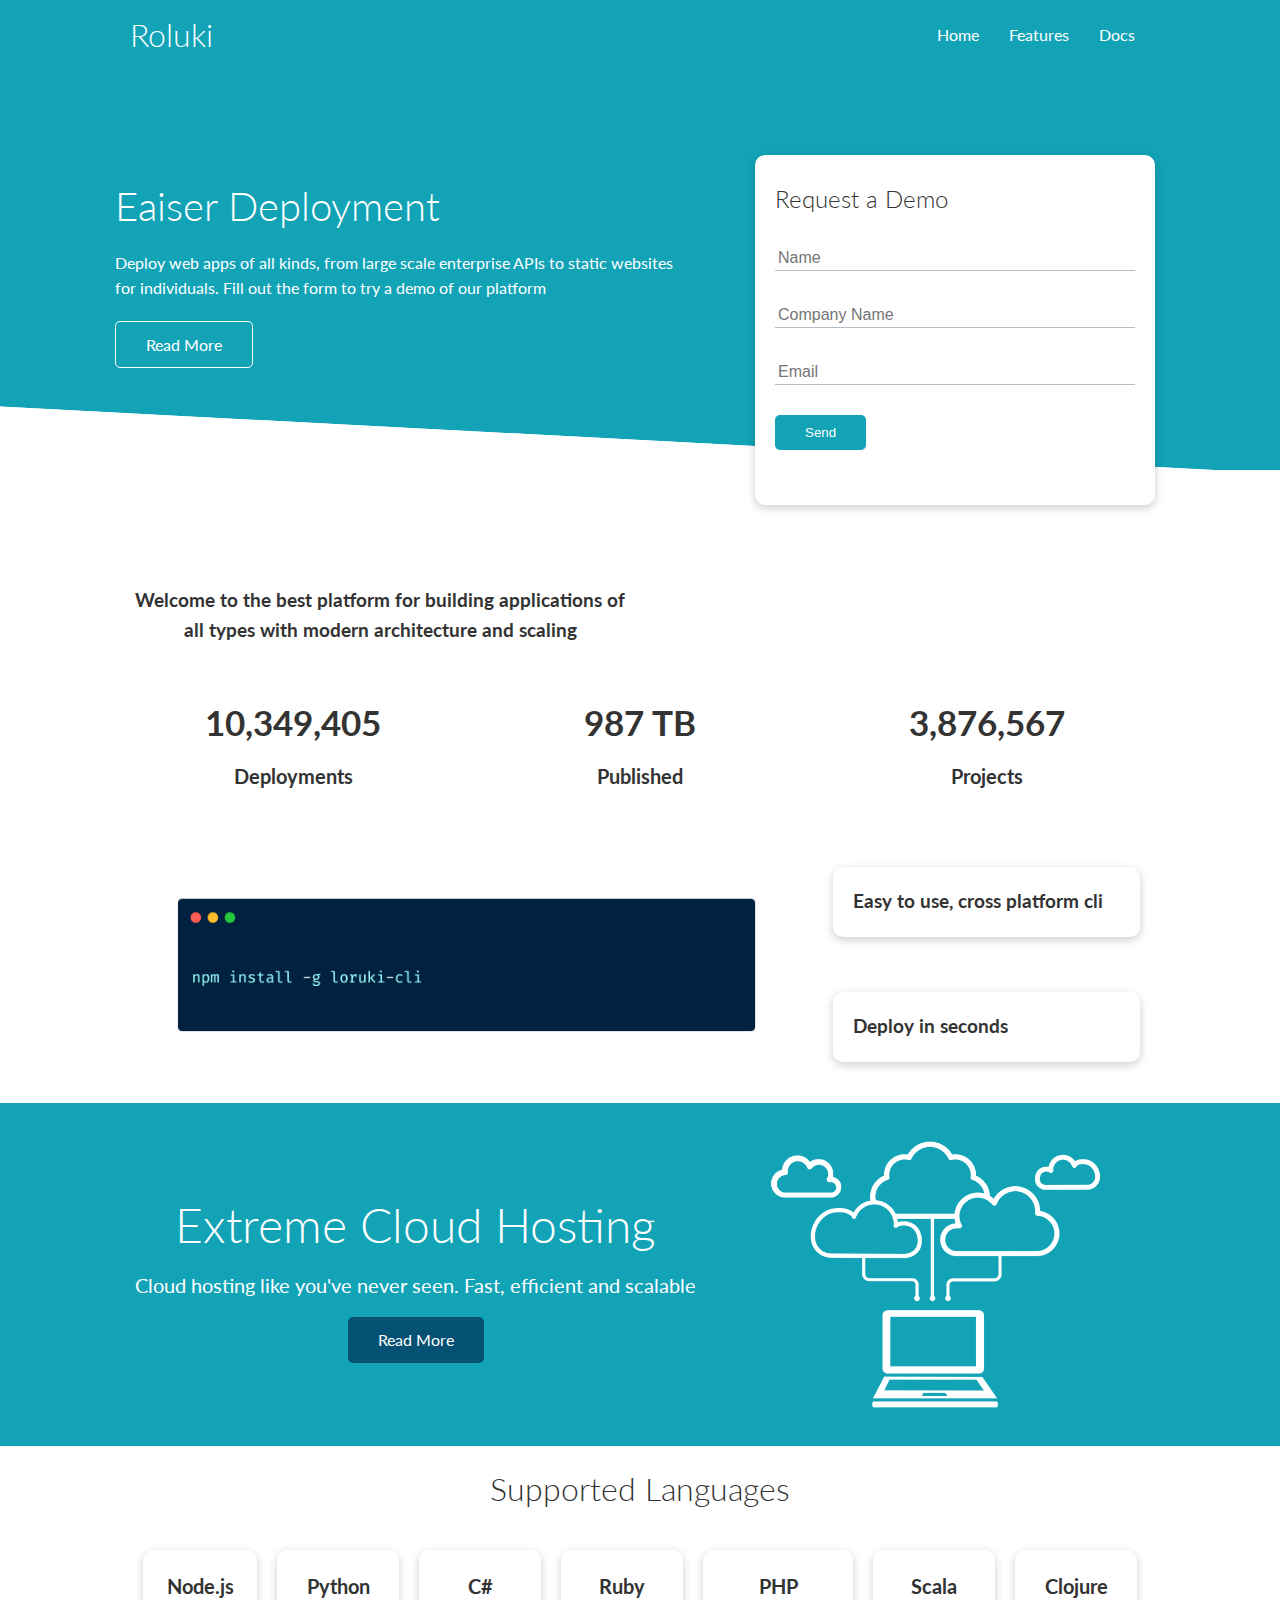
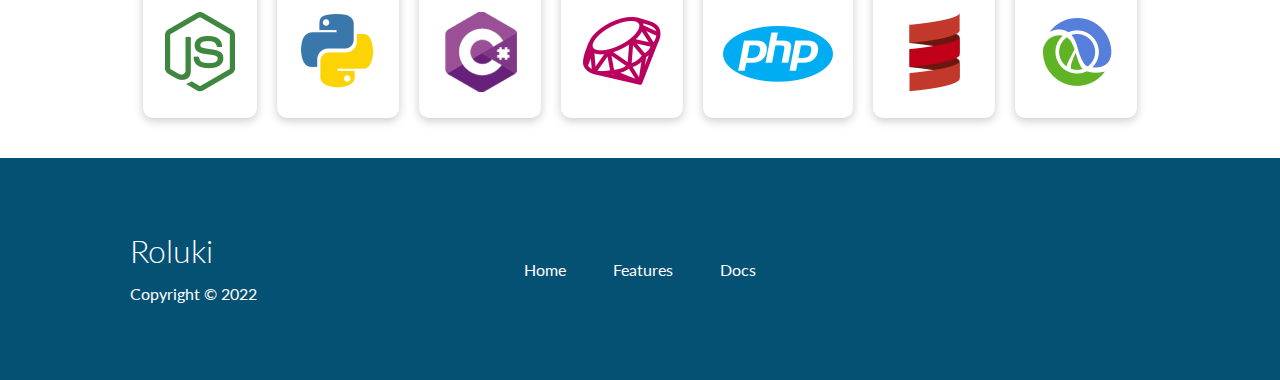
==== index.html @ f27053c4 "first commit" ====
<!DOCTYPE html>
<html lang="en">

<head>
    <meta charset="UTF-8">
    <meta http-equiv="X-UA-Compatible" content="IE=edge">
    <meta name="viewport" content="width=device-width, initial-scale=1.0">
    <link rel="stylesheet" href="https://cdnjs.cloudflare.com/ajax/libs/font-awesome/6.1.2/css/all.min.css"
        integrity="sha512-1sCRPdkRXhBV2PBLUdRb4tMg1w2YPf37qatUFeS7zlBy7jJI8Lf4VHwWfZZfpXtYSLy85pkm9GaYVYMfw5BC1A=="
        crossorigin="anonymous" referrerpolicy="no-referrer" />
    <link rel="stylesheet" href="css/style.css">
    <link rel="stylesheet" href="css/utilities.css">
    <title>Roluki</title>
</head>

<body>
    <!-- Navbar -->
    <div class="navbar">
        <div class="container flex">
            <h1 class="logo">Roluki</h1>
            <nav>
                <ul>
                    <li><a href="index.html">Home</a></li>
                    <li><a href="features.html">Features</a></li>
                    <li><a href="docs.html">Docs</a></li>
                </ul>
            </nav>
        </div>
    </div>

    <!-- Showcase -->
    <section class="showcase">
        <div class="container grid">
            <div class="showcase-text">
                <h1>Eaiser Deployment</h1>
                <p>Deploy web apps of all kinds, from large scale enterprise APIs to
                    static websites for individuals. Fill out the form to try a demo of our platform
                </p>
                <a href="features.html" class="btn btn-outline">Read More</a>
            </div>
            <div class="showcase-form card">
                <h2>Request a Demo</h2>
                <form>
                    <div class="form-control">
                        <input type="text" name="name" placeholder="Name" required />
                    </div>
                    <div class="form-control">
                        <input type="text" name="company" placeholder="Company Name" required />
                    </div>
                    <div class="form-control">
                        <input type="email" name="email" placeholder="Email" required />
                    </div>
                    <input type="submit" value="Send" class="btn btn-primary">
                </form>
            </div>
        </div>
    </section>

    <!-- Stats -->
    <section class="stats">
        <div class="container">
            <h3 class="stats-heading text-center my-1">
                Welcome to the best platform for building applications of all types with modern architecture and scaling
            </h3>
            <div class="grid grid-3 text-center my-4">
                <div>
                    <i class="fas fa-server fa-3x"></i>
                    <h3>10,349,405</h3>
                    <p class="text-secndary">Deployments</p>
                </div>
                <div>
                    <i class="fas fa-upload fa-3x"></i>
                    <h3>987 TB</h3>
                    <p class="text-secndary">Published</p>
                </div>
                <div>
                    <i class="fas fa-project-diagram fa-3x"></i>
                    <h3>3,876,567</h3>
                    <p class="text-secndary">Projects</p>
                </div>
            </div>
        </div>
    </section>

    <!-- Cli -->
    <section class="cli">
        <div class="container grid">
            <img src="images/cli.png" alt="">
            <div class="card">
                <h3>Easy to use, cross platform cli</h3>
            </div>
            <div class="card">
                <h3>Deploy in seconds</h3>
            </div>
        </div>
    </section>

    <!-- Cloud -->
    <section class="cloud bg-primary my-2 py-2">
        <div class="container grid">
            <div class="text-center">
                <h2 class="lg">Extreme Cloud Hosting</h2>
                <p class="lead my-1">Cloud hosting like you've never seen. Fast, efficient and scalable</p>
                <a href="features.html" class="btn btn-dark">Read More</a>
            </div>
            <img src="images/cloud.png" alt="" />
        </div>
    </section>

    <!-- Languages -->
    <section class="languages">
        <h2 class="md text-center my-2">Supported Languages</h2>
        <div class="container flex">
            <div class="card">
                <h4>Node.js</h4>
                <img src="images/logos/node.png" alt="">
            </div>
            <div class="card">
                <h4>Python</h4>
                <img src="images/logos/python.png" alt="">
            </div>
            <div class="card">
                <h4>C#</h4>
                <img src="images/logos/csharp.png" alt="">
            </div>
            <div class="card">
                <h4>Ruby</h4>
                <img src="images/logos/ruby.png" alt="">
            </div>
            <div class="card">
                <h4>PHP</h4>
                <img src="images/logos/php.png" alt="">
            </div>
            <div class="card">
                <h4>Scala</h4>
                <img src="images/logos/scala.png" alt="">
            </div>
            <div class="card">
                <h4>Clojure</h4>
                <img src="images/logos/clojure.png" alt="">
            </div>
        </div>
    </section>

    <!-- Footer -->
    <footer class="footer bg-dark py-5">
        <div class="container grid grid-3">
            <div>
                <h1>Roluki</h1>
                <p>Copyright &copy; 2022</p>
            </div>
            <nav>
                <ul>
                    <li><a href="index.html">Home</a></li>
                    <li><a href="features.html">Features</a></li>
                    <li><a href="docs.html">Docs</a></li>
                </ul>
            </nav>
            <div class="social">
                <a href="https://github.com/ruthiejayjay"><i class="fab fa-github fa-2x"></i></a>
                <a href="https://twitter.com/Ruthiejay2"><i class="fab fa-twitter fa-2x"></i></a>
                <a href="https://www.instagram.com/ruthiejay022/"><i class="fab fa-instagram fa-2x"></i></a>
                <a href="https://www.linkedin.com/in/ruth-james-685760222/"><i class="fab fa-linkedin fa-2x"></i></a>
            </div>
        </div>
    </footer>
</body>

</html>
---- css/style.css ----
@import url('https://fonts.googleapis.com/css2?family=Lato:wght@300&display=swap');

:root {
    --primary-color: #12a3b7;
    --secondary-color: #1c3fa8;
    --dark-color: #055174;
    --light-color: #f4f4f4;
    --text-color: #fff;
}

* {
    box-sizing: border-box;
    padding: 0;
    margin: 0;
}

body {
    font-family: 'Lato', sans-serif;
    color: #333;
    line-height: 1.6;
}

ul {
    list-style: none;
}

a {
    text-decoration: none;
    color: #333;
}

h1,
h2 {
    font-weight: 300;
    line-height: 1.2;
    margin: 10px 0;
}

p {
    margin: 10px 0;
}

img {
    width: 100%;
}

/* Navbar */
.navbar {
    background-color: var(--primary-color);
    color: var(--text-color);
    height: 70px;
}

.navbar ul {
    display: flex;
}

.navbar a {
    color: #fff;
    padding: 10px;
    margin: 0 5px;
}

.navbar a:hover {
    border-bottom: 2px #fff solid;
    color: #333;
}

.navbar .flex {
    justify-content: space-between;
}

/* Showcase */
.showcase {
    height: 400px;
    background-color: var(--primary-color);
    color: var(--text-color);
    position: relative;
}

.showcase h1 {
    font-size: 40px;
}

.showcase p {
    margin: 20px 0;
}

.showcase .grid {
    overflow: visible;
    grid-template-columns: 55% 45%;
    gap: 30px;
}

.showcase-form {
    position: relative;
    top: 60px;
    height: 350px;
    width: 400px;
    padding: 40px;
    z-index: 100;
    justify-self: flex-end;
}

.showcase-form .form-control {
    margin: 30px 0;
}

.showcase-form input[type='text'],
.showcase-form input[type='email'] {
    border: 0;
    border-bottom: 1px solid #b4becb;
    width: 100%;
    padding: 3px;
    font-size: 16px;
}

.showcase-form input:focus {
    outline: none;
}

.showcase::before,
.showcase::after {
    content: '';
    position: absolute;
    height: 100px;
    bottom: -70px;
    right: 0;
    left: 0;
    background: var(--text-color);
    transform: skewY(3deg);
    -webkit-transform: skewY(3deg);
    -moz-transform: skewY(3deg);
    -ms-transform: skewY(3deg);
}

/* Stats */
.stats {
    padding-top: 100px;
}

.stats-heading {
    max-width: 500px;
    margin: auto;
}

.stats .grid h3 {
    font-size: 35px;
}

.stats .grid p {
    font-size: 20px;
    font-weight: bold;
}

/* Cli */
.cli .grid {
    grid-template-columns: repeat(3, 1fr);
    grid-template-rows: repeat(2, 1fr)
}

.cli .grid>*:first-child {
    grid-column: 1 / span 2;
    grid-row: 1 / span 2;
}

/* Cloud */
.cloud .grid {
    grid-template-columns: 4fr 3fr;
}

/* Languages */
.languages .flex {
    flex-wrap: wrap;
}

.languages .card {
    text-align: center;
    margin: 18px 10px 40px;
    transition: transform 0.2s ease-in;
}

.languages .card h4 {
    font-size: 20px;
    margin-bottom: 10px;
}

.languages .card:hover {
    transform: translateY(-20px);
}

/* Features */
.features-head img {
    width: 200px;
    justify-self: flex-end;
}

.features-sub-head img {
    width: 300px;
    justify-self: flex-end;
}

.features-main .card>i {
    margin-right: 20px;
}

.features-main .grid {
    padding: 30px;
}

.features-main .grid>*:first-child {
    grid-column: 1 / span 3;
}

.features-main .grid>*:nth-child(2) {
    grid-column: 1 / span 2;
}

/* Docs */

/* Footer */
.footer .social a {
    margin: 0 10px;
}

.footer ul {
    display: flex;
    justify-content: space-evenly;
}

/* Tablets and under */
@media (max-width: 768px) {

    .grid,
    .showcase .grid,
    .stats .grid,
    .cli .grid,
    .cloud .grid {
        grid-template-columns: 1fr;
        grid-template-rows: 1fr;
    }

    .showcase {
        height: auto;
    }

    .showcase-text {
        text-align: center;
        margin-top: 40px;
    }

    .showcase-form {
        justify-self: center;
        margin: auto;
    }

    .cli .grid>*:first-child {
        grid-column: 1;
        grid-row: 1;
    }
}

/* Mobile */
@media (max-width: 500px) {
    .navbar {
        height: 110px;
    }

    .navbar .flex {
        flex-direction: column;
    }

    .navbar ul {
        padding: 10px;
        background-color: rgba(0, 0, 0, 0.1);
    }
}
---- css/utilities.css ----
/* Utilities */
.container {
    max-width: 1100px;
    margin: 0 auto;
    overflow: auto;
    padding: 0 40px;
}

.card {
    background-color: #fff;
    color: #333;
    border-radius: 10px;
    box-shadow: 0 3px 10px rgba(0, 0, 0, 0.2);
    padding: 20px;
    margin: 10px;
}

.btn {
    display: inline-block;
    padding: 10px 30px;
    cursor: pointer;
    background: var(--primary-color);
    color: var(--text-color);
    border: none;
    border-radius: 5px;
}

.btn-outline {
    background: transparent;
    border: 1px #fff solid;
}

.btn:hover {
    transform: scale(.93);
}

/* Backgrounds & colored buttons */
.bg-primary,
.btn-primary {
    background-color: var(--primary-color);
    color: var(--text-color);
}

.bg-secondary,
.btn-secondary {
    background-color: var(--secondary-color);
    color: var(--text-color);
}

.bg-dark, 
.btn-dark {
    background-color: var(--dark-color);
    color: var(--text-color);
}

.bg-light, 
.btn-light {
    background-color: var(--light-color);
    color: #333;
}

.bg-primary a,
.btn-primary a,
.bg-secondary a,
.btn-secondary a,
.bg-dark a, 
.btn-dark a,
.bg-light a, 
.btn-light a {
    color: var(--text-color);
}

/* Text sizes */
.lead {
    font-size: 20px;
}

.sm {
    font-size: 1rem;
}

.md {
    font-size: 2rem;
}

.lg {
    font-size: 3rem;
}

.xl {
    font-size: 4rem;
}

.text-center {
    text-align: center;
}

.flex {
    display: flex;
    justify-content: center;
    align-items: center;
    height: 100%;
}

.grid {
    display: grid;
    grid-template-columns: repeat(2, 1fr);
    gap: 20px;
    justify-content: center;
    align-items: center;
    height: 100%;
}

.grid-3 {
    grid-template-columns: repeat(3, 1fr);
}

/* margin */
.my-1 {
    margin: 1rem 0;
}

.my-2 {
    margin: 1.5rem 0;
}

.my-3 {
    margin: 2rem 0;
}

.my-4 {
    margin: 3rem 0;
}

.my-5 {
    margin: 4rem 0;
}

.m-1 {
    margin: 1rem ;
}

.m-2 {
    margin: 1.5rem;
}

.m-3 {
    margin: 2rem;
}

.m-4 {
    margin: 3rem;
}

.m-5 {
    margin: 4rem;
}

/* padding */
.py-1 {
    padding: 1rem 0;
}

.py-2 {
    padding: 1.5rem 0;
}

.py-3 {
    padding: 2rem 0;
}

.py-4 {
    padding: 3rem 0;
}

.py-5 {
    padding: 4rem 0;
}

.p-1 {
    padding: 1rem ;
}

.p-2 {
    padding: 1.5rem;
}

.p-3 {
    padding: 2rem;
}

.p-4 {
    padding: 3rem;
}

.p-5 {
    padding: 4rem;
}
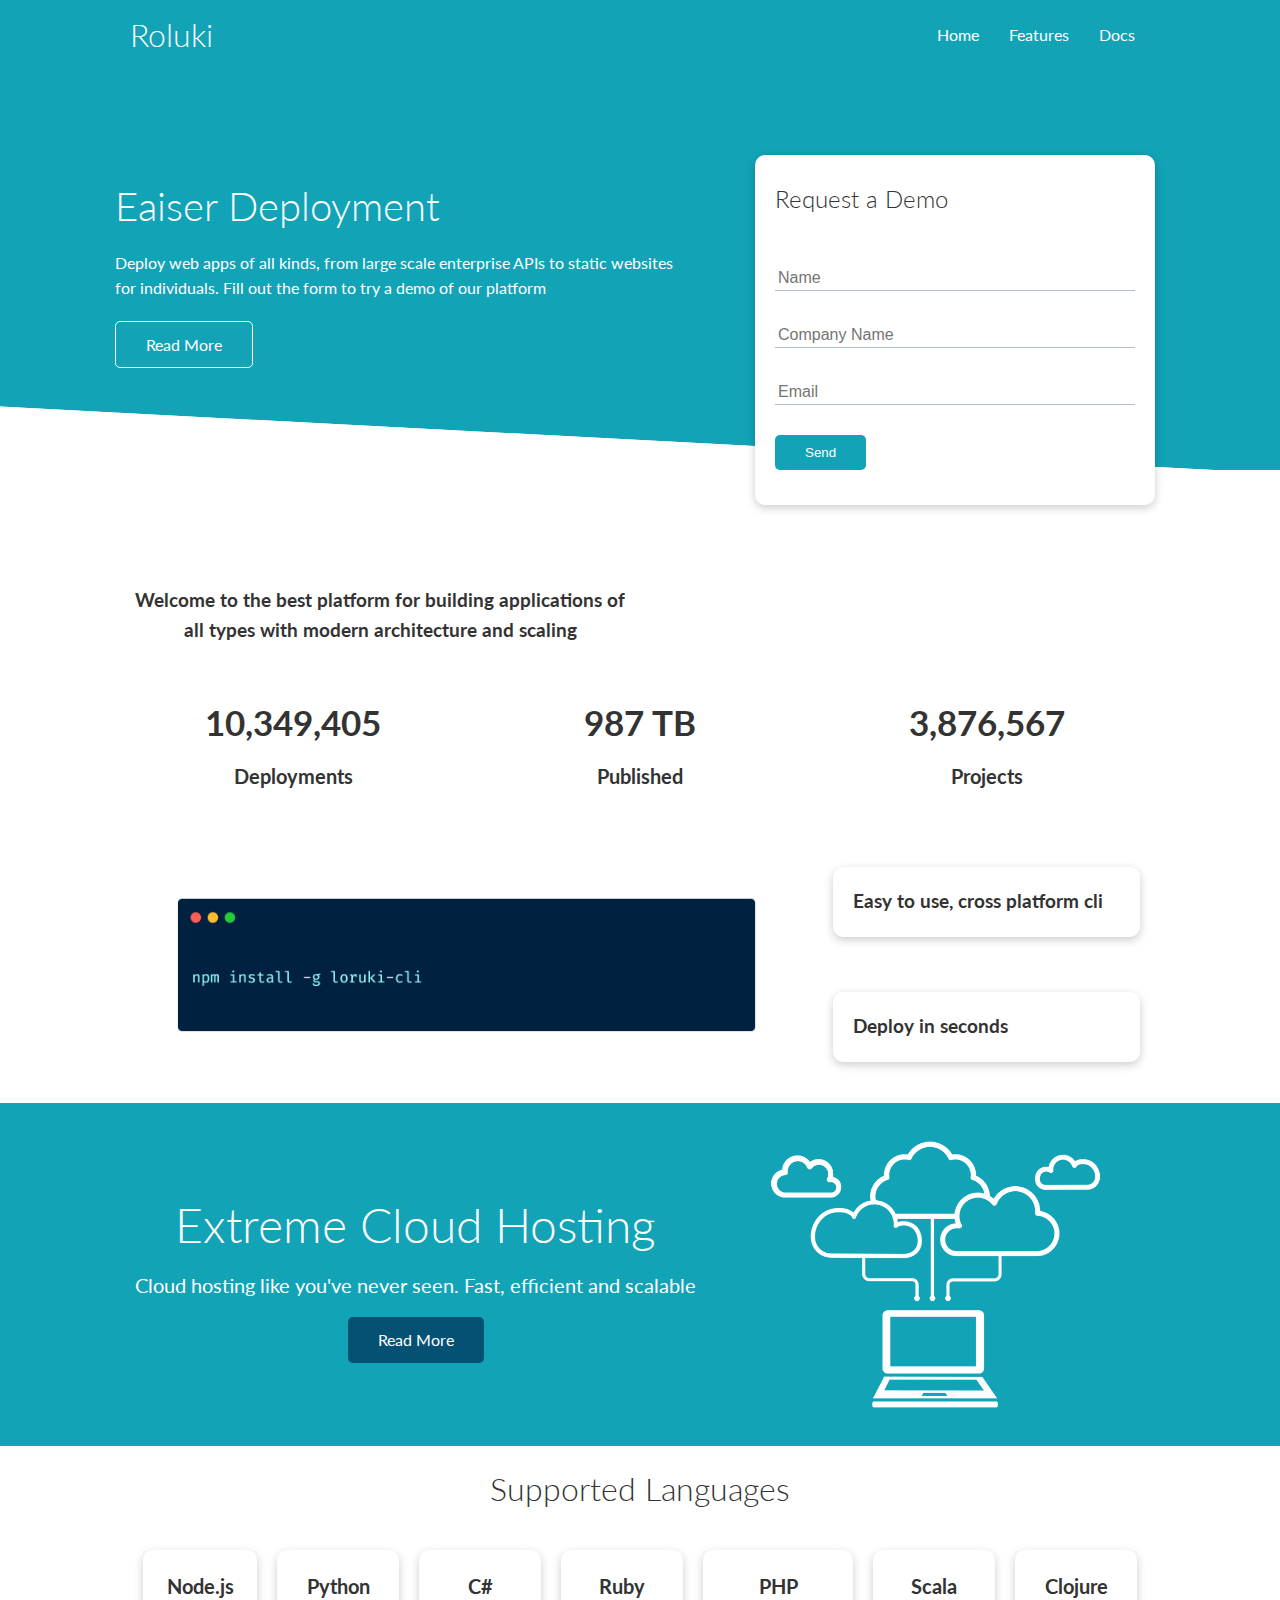
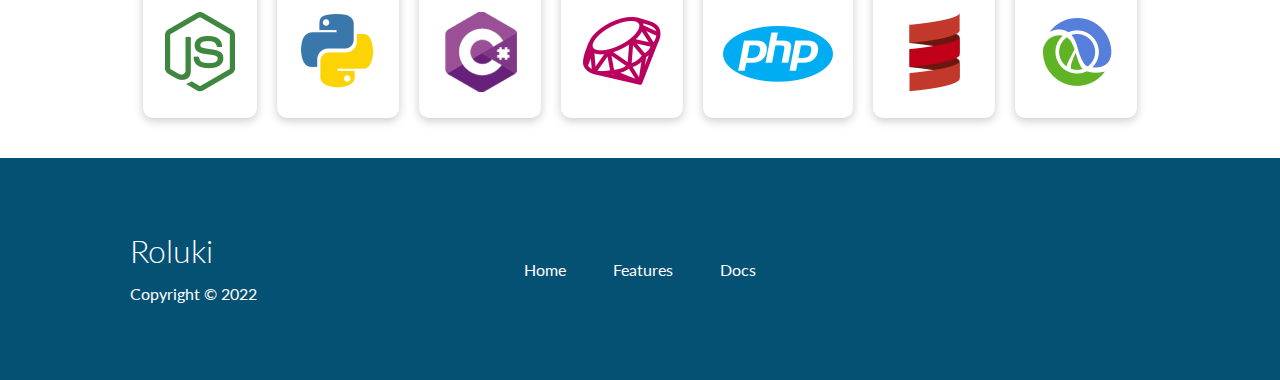
==== commit 44de4e97: "added netilify form addons" ====
--- a/index.html
+++ b/index.html
@@ -40,7 +40,13 @@
             </div>
             <div class="showcase-form card">
                 <h2>Request a Demo</h2>
-                <form>
+                <form name="contact" method="POST" netlify-honeypot="bot-field" data-netlify="true">
+                    <input type="hidden" name="form-name" value="contact">
+                    <p class="hidden">
+                        <label>
+                          Don’t fill this out if you’re human: <input name="bot-field" />
+                        </label>
+                      </p>
                     <div class="form-control">
                         <input type="text" name="name" placeholder="Name" required />
                     </div>
--- a/css/style.css
+++ b/css/style.css
@@ -6,6 +6,8 @@
     --dark-color: #055174;
     --light-color: #f4f4f4;
     --text-color: #fff;
+    --success-color: #5cb85c;
+    --error-color: #d9534f;
 }
 
 * {
@@ -42,6 +44,18 @@
 
 img {
     width: 100%;
+}
+
+code,
+pre {
+    background: #333;
+    color: #fff;
+    padding: 10px;
+}
+
+.hidden {
+    visibility: hidden;
+    height: 0;
 }
 
 /* Navbar */
@@ -90,6 +104,10 @@
     overflow: visible;
     grid-template-columns: 55% 45%;
     gap: 30px;
+}
+
+.showcase-text {
+    animation: slideInFromLeft 1s ease-in;
 }
 
 .showcase-form {
@@ -100,6 +118,7 @@
     padding: 40px;
     z-index: 100;
     justify-self: flex-end;
+    animation: slideInFromRight 1s ease-in;
 }
 
 .showcase-form .form-control {
@@ -137,6 +156,7 @@
 /* Stats */
 .stats {
     padding-top: 100px;
+    animation: slideInFromBottom 1s ease-in;
 }
 
 .stats-heading {
@@ -217,6 +237,34 @@
 }
 
 /* Docs */
+.docs-head img {
+    width: 200px;
+    justify-self: flex-end;
+}
+
+.docs-main li a {
+    color: #000;
+}
+
+.docs-main h3 {
+    margin: 20px 0;
+}
+
+.docs-main .grid {
+    grid-template-columns: 1fr 2fr;
+    align-items: flex-start;
+}
+
+.docs-main nav li {
+    font-size: 17px;
+    padding: 5px;
+    margin-bottom: 5px;
+    border-bottom: 1px #ccc solid;
+}
+
+.docs-main a:hover {
+    font-weight: bold;
+}
 
 /* Footer */
 .footer .social a {
@@ -228,14 +276,57 @@
     justify-content: space-evenly;
 }
 
+/* Animations */
+@keyframes slideInFromLeft {
+    0% {
+        transform: translateX(-100%);
+    }
+
+    100% {
+        transform: translateX(0);
+    }
+}
+
+@keyframes slideInFromRight {
+    0% {
+        transform: translateX(100%);
+    }
+
+    100% {
+        transform: translateX(0);
+    }
+}
+
+@keyframes slideInFromTop {
+    0% {
+        transform: translateY(-100%);
+    }
+
+    100% {
+        transform: translateX(0);
+    }
+}
+
+@keyframes slideInFromBottom {
+    0% {
+      transform: translateY(100%);
+    }
+  
+    100% {
+      transform: translateX(0);
+    }
+  }
+
+
 /* Tablets and under */
 @media (max-width: 768px) {
-
     .grid,
     .showcase .grid,
     .stats .grid,
     .cli .grid,
-    .cloud .grid {
+    .cloud .grid,
+    .features-main .grid,
+    .docs-main .grid {
         grid-template-columns: 1fr;
         grid-template-rows: 1fr;
     }
@@ -247,16 +338,35 @@
     .showcase-text {
         text-align: center;
         margin-top: 40px;
+        animation: slideInFromTop 1s ease-in;
     }
 
     .showcase-form {
         justify-self: center;
         margin: auto;
+        animation: slideInFromBottom 1s ease-in;
     }
 
     .cli .grid>*:first-child {
         grid-column: 1;
         grid-row: 1;
+    }
+
+    .features-head,
+    .features-sub-head,
+    .docs-head {
+        text-align: center;
+    }
+
+    .features-head img,
+    .features-sub-head img,
+    .docs-head img {
+        justify-self: center;
+    }
+
+    .features-main .grid>*:first-child,
+    .features-main .grid>*:nth-child(2) {
+        grid-column: 1;
     }
 }
 
--- a/css/utilities.css
+++ b/css/utilities.css
@@ -70,6 +70,23 @@
     color: var(--text-color);
 }
 
+/* Text Colors */
+.text-primary {
+    color: var(--primary-color);
+}
+
+.text-secondary {
+    color: var(--secondary-color);
+}
+
+.text-dark {
+    color: var(--dark-color);
+}
+
+.text-light {
+    color: var(--light-color);
+}
+
 /* Text sizes */
 .lead {
     font-size: 20px;
@@ -94,6 +111,29 @@
 .text-center {
     text-align: center;
 }
+
+/* Alert */
+.alert {
+    background-color: var(--light-color);
+    padding: 10px 20px;
+    font-weight: bold;
+    margin: 15px 0; 
+}
+
+.alert i {
+    margin-right: 10px;
+}
+
+.alert-success {
+    background-color: var(--success-color);
+    color: var(--text-color);
+}
+
+.alert-error {
+    background-color: var(--error-color);
+    color: var(--text-color);
+}
+
 
 .flex {
     display: flex;
